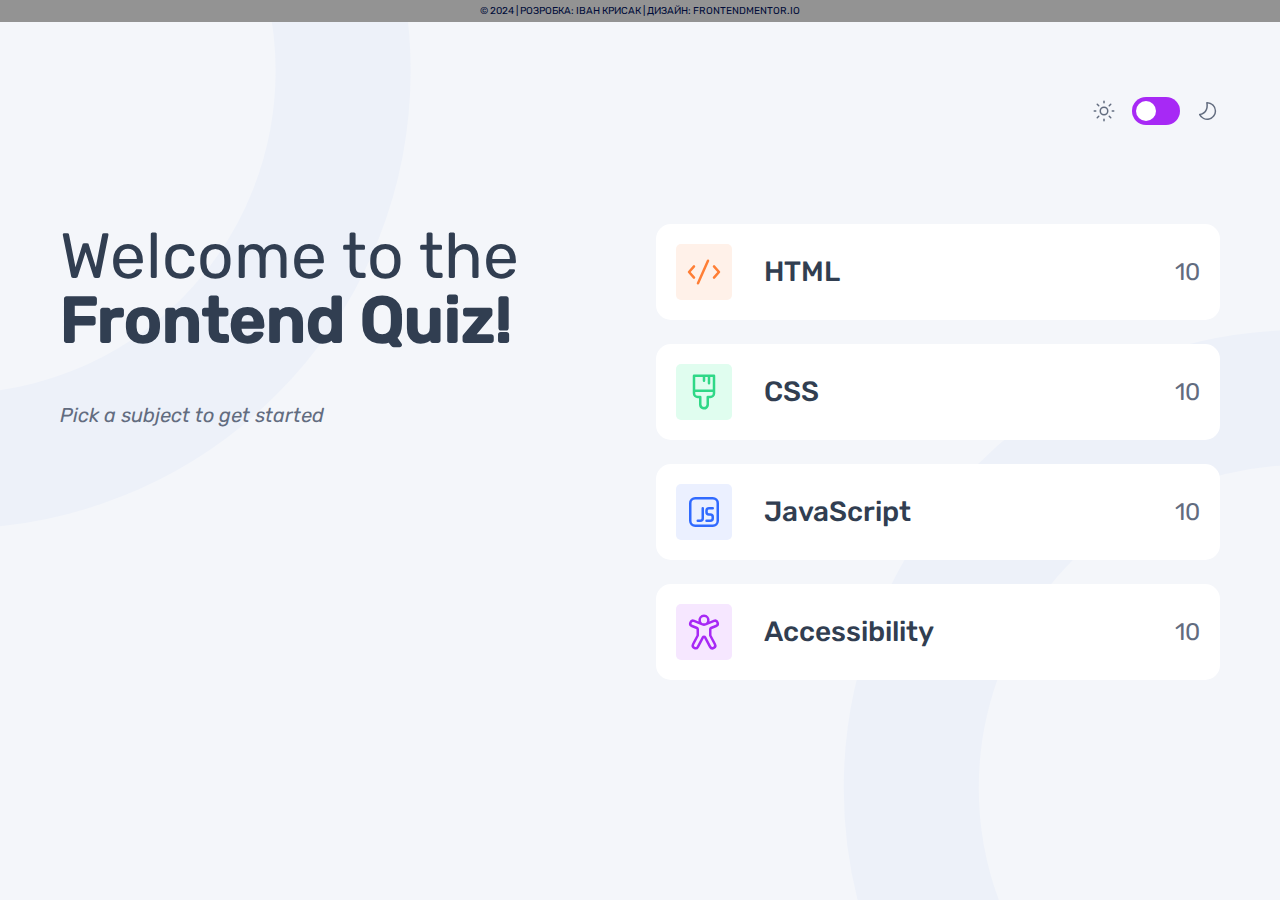
==== quiz_page.html @ 15cd6005 "app-v24-06-19" ====
<!DOCTYPE html>
<html lang="en">

<head>
    <meta charset="UTF-8">
    <meta name="viewport" content="width=device-width, initial-scale=1.0">
    <link rel="icon" type="image/svg" sizes="32x32" href="./assets/images/help-circle-outline.svg">
    <link rel="stylesheet" href="./css/global.css">

    <title>Questions Quiz</title>
</head>

<body>
    <header class="header">
        <div class="copyright">&copy; 2024 | Розробка: <a href="https://github.com/Ivandefender">Іван Крисак</a> | Дизайн: <a href="https://www.frontendmentor.io/challenges/frontend-quiz-app-BE7xkzXQnU">FrontendMentor.io</a></div>
        <section class="container">
            <div class="header__inner">
                <div class="theme__btn">
                    <img class="theme__light" src="./assets/images/icon-sun-dark.svg" alt="light"></img>
                    <label class="theme__switch" for="switch__input">
                        <input type="checkbox" id="switch__input">
                        <span class="switch__slider circle"></span>
                    </label>
                    <img class="theme__dark" src="./assets/images/icon-moon-dark.svg" alt="dark"></img>
                </div>
            </div>
        </section>
    </header>

    <main class="main">
        <section class="container quiz__container"></section>
    </main>
    <script type="module" src="./js/quizPage.js"></script>
</body>

</html>
---- css/global.css ----
@import "reset.css";
@import "style.css";
@import "media.css";
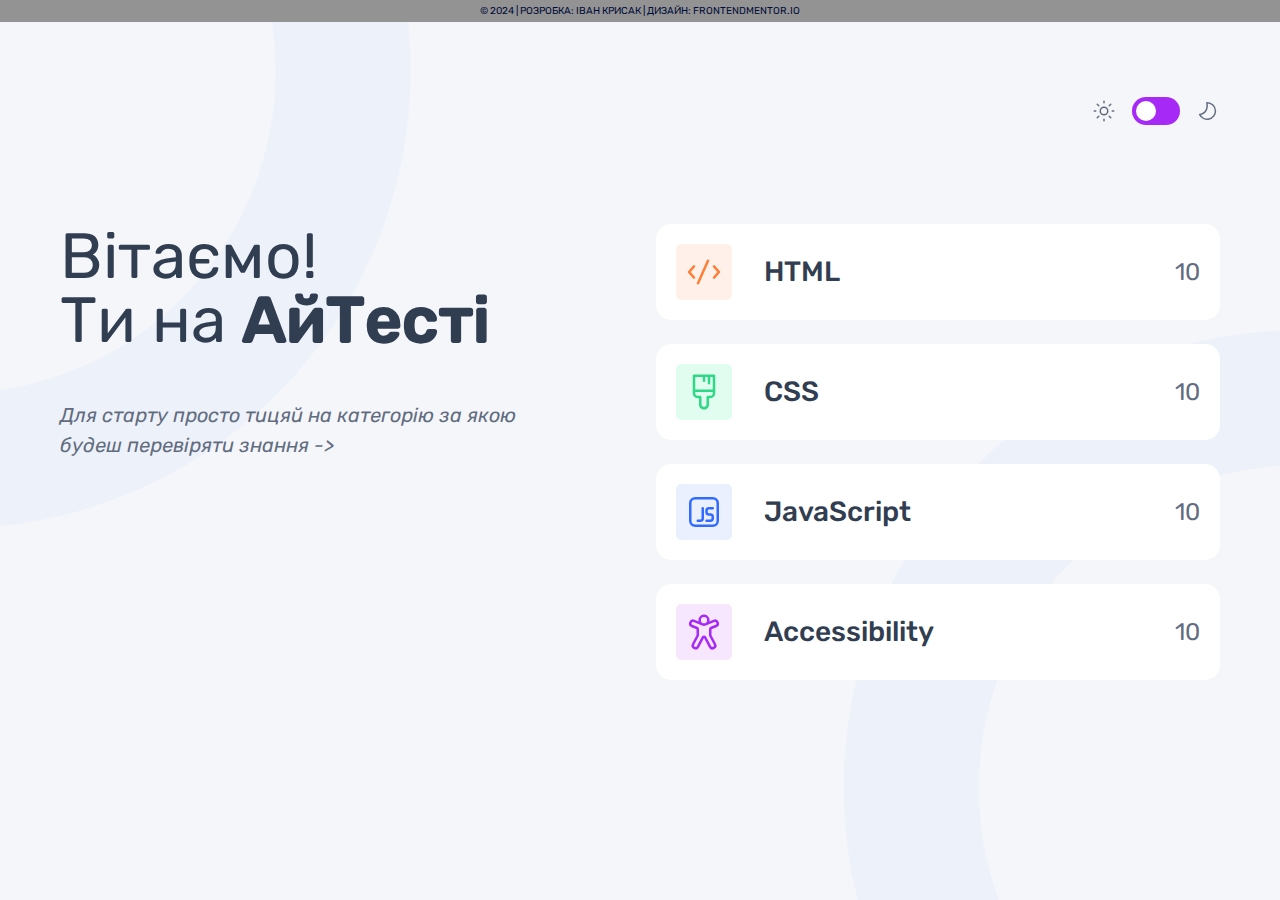
==== commit 82daee0d: "translate base text" ====
--- a/quiz_page.html
+++ b/quiz_page.html
@@ -7,7 +7,7 @@
     <link rel="icon" type="image/svg" sizes="32x32" href="./assets/images/help-circle-outline.svg">
     <link rel="stylesheet" href="./css/global.css">
 
-    <title>Questions Quiz</title>
+    <title>АйТест-Тестування в процесі...</title>
 </head>
 
 <body>
